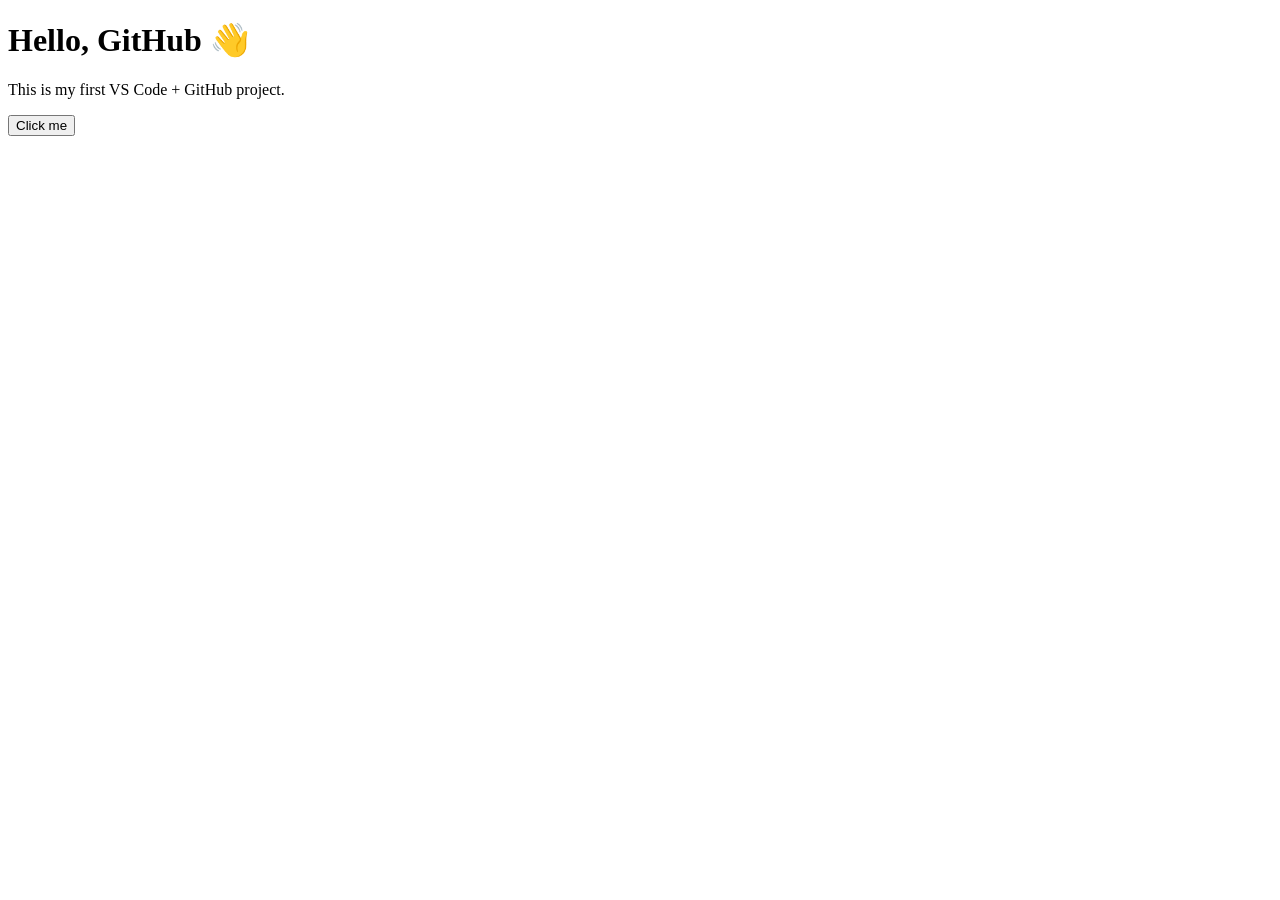
==== index.html @ fd881e16 "Initial commit" ====
<!DOCTYPE html>
<html lang="en">
<head>
  <meta charset="UTF-8" />
  <meta name="viewport" content="width=device-width, initial-scale=1.0" />
  <title>Hello GitHub</title>
  <link rel="stylesheet" href="style.css" />
</head>
<body>
  <main class="card">
    <h1>Hello, GitHub 👋</h1>
    <p id="line">This is my first VS Code + GitHub project.</p>
    <button id="btn">Click me</button>
    <p id="msg" class="msg"></p>
  </main>
  <script src="script.js"></script>
</body>
</html>
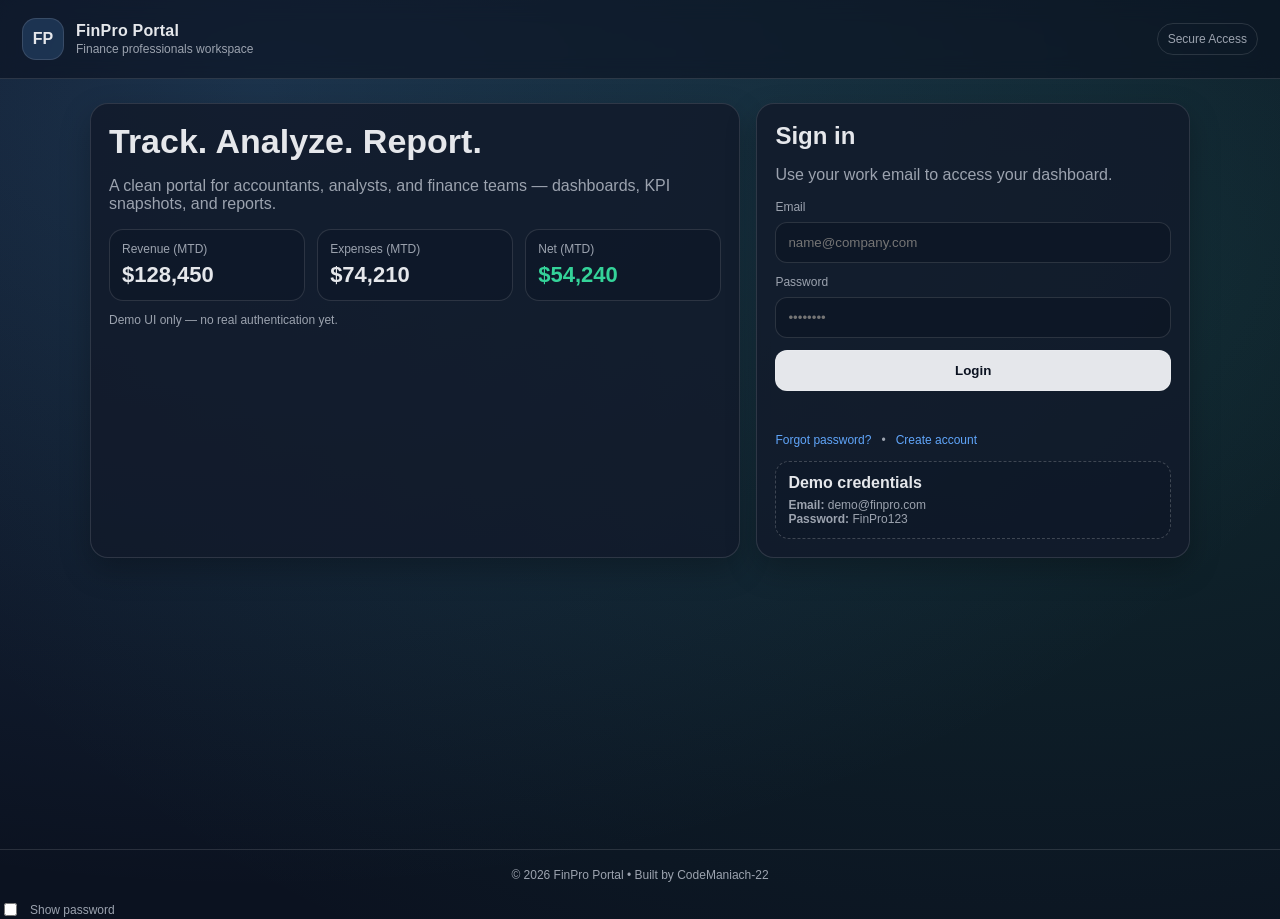
==== commit cf61ea00: "Improve login and dashboard" ====
--- a/index.html
+++ b/index.html
@@ -3,16 +3,90 @@
 <head>
   <meta charset="UTF-8" />
   <meta name="viewport" content="width=device-width, initial-scale=1.0" />
-  <title>Hello GitHub</title>
+  <title>FinPro Portal — Login</title>
   <link rel="stylesheet" href="style.css" />
 </head>
 <body>
-  <main class="card">
-    <h1>Hello, GitHub 👋</h1>
-    <p id="line">This is my first VS Code + GitHub project.</p>
-    <button id="btn">Click me</button>
-    <p id="msg" class="msg"></p>
-  </main>
+  <div class="page">
+    <header class="topbar">
+      <div class="brand">
+        <div class="logo">FP</div>
+        <div>
+          <div class="brand-name">FinPro Portal</div>
+          <div class="brand-sub">Finance professionals workspace</div>
+        </div>
+      </div>
+      <div class="tag">Secure Access</div>
+    </header>
+
+    <main class="grid">
+      <section class="hero card">
+        <h1>Track. Analyze. Report.</h1>
+        <p class="muted">
+          A clean portal for accountants, analysts, and finance teams — dashboards, KPI snapshots, and reports.
+        </p>
+
+        <div class="kpis">
+          <div class="kpi">
+            <div class="kpi-label">Revenue (MTD)</div>
+            <div class="kpi-value">$128,450</div>
+          </div>
+          <div class="kpi">
+            <div class="kpi-label">Expenses (MTD)</div>
+            <div class="kpi-value">$74,210</div>
+          </div>
+          <div class="kpi">
+            <div class="kpi-label">Net (MTD)</div>
+            <div class="kpi-value good">$54,240</div>
+          </div>
+        </div>
+
+        <p class="tiny muted">Demo UI only — no real authentication yet.</p>
+      </section>
+
+      <section class="card auth">
+        <h2>Sign in</h2>
+        <p class="muted">Use your work email to access your dashboard.</p>
+
+        <form id="loginForm" class="form">
+          <label>
+            Email
+            <input id="email" type="email" placeholder="name@company.com" autocomplete="email" required />
+          </label>
+
+          <label>
+            Password
+            <input id="password" type="password" placeholder="••••••••" autocomplete="current-password" required />
+          </label>
+
+          <button class="btn" type="submit">Login</button>
+
+          <div id="error" class="error" aria-live="polite"></div>
+
+          <div class="help">
+            <a href="#" id="forgot">Forgot password?</a>
+            <span>•</span>
+            <a href="#" id="create">Create account</a>
+          </div>
+        </form>
+
+        <div class="demo">
+          <div class="demo-title">Demo credentials</div>
+          <div class="demo-line"><b>Email:</b> demo@finpro.com</div>
+          <div class="demo-line"><b>Password:</b> FinPro123</div>
+        </div>
+      </section>
+    </main>
+
+    <footer class="footer">
+      © <span id="year"></span> FinPro Portal • Built by CodeManiach-22
+    </footer>
+  </div>
+
   <script src="script.js"></script>
 </body>
-</html>+</html>
+<label class="row">
+  <input type="checkbox" id="showPass" />
+  <span>Show password</span>
+</label>
--- a/style.css
+++ b/style.css
@@ -0,0 +1,146 @@
+:root{
+  --bg:#0b1220;
+  --card:#121a2b;
+  --text:#e5e7eb;
+  --muted:#9ca3af;
+  --border:rgba(255,255,255,.12);
+  --accent:#60a5fa;
+  --good:#34d399;
+  --btn:#e5e7eb;
+  --btnText:#0b1220;
+}
+
+*{box-sizing:border-box}
+body{
+  margin:0;
+  font-family:Arial, sans-serif;
+  background: radial-gradient(1200px 800px at 20% 10%, rgba(96,165,250,.18), transparent),
+              radial-gradient(1200px 800px at 80% 30%, rgba(52,211,153,.12), transparent),
+              var(--bg);
+  color:var(--text);
+}
+.page{min-height:100vh; display:flex; flex-direction:column}
+.topbar{
+  display:flex; align-items:center; justify-content:space-between;
+  padding:18px 22px; border-bottom:1px solid var(--border);
+  background: rgba(11,18,32,.6); backdrop-filter: blur(10px);
+}
+.brand{display:flex; gap:12px; align-items:center}
+.logo{
+  width:42px; height:42px; border-radius:14px;
+  display:grid; place-items:center;
+  background: rgba(96,165,250,.18);
+  border:1px solid var(--border);
+  font-weight:700;
+}
+.brand-name{font-weight:800; letter-spacing:.2px}
+.brand-sub{color:var(--muted); font-size:12px; margin-top:2px}
+.tag{
+  border:1px solid var(--border);
+  padding:8px 10px;
+  border-radius:999px;
+  color:var(--muted);
+  font-size:12px;
+}
+.grid{
+  width:min(1100px, 92vw);
+  margin:24px auto;
+  display:grid;
+  grid-template-columns: 1.2fr .8fr;
+  gap:16px;
+}
+@media (max-width: 900px){
+  .grid{grid-template-columns:1fr}
+}
+.card{
+  background: rgba(18,26,43,.85);
+  border:1px solid var(--border);
+  border-radius:18px;
+  padding:18px;
+  box-shadow: 0 12px 30px rgba(0,0,0,.25);
+}
+.hero h1{margin:0 0 8px 0; font-size:34px}
+.muted{color:var(--muted)}
+.tiny{font-size:12px}
+.kpis{
+  display:grid;
+  grid-template-columns: repeat(3, 1fr);
+  gap:12px;
+  margin-top:14px;
+}
+@media (max-width: 600px){
+  .kpis{grid-template-columns:1fr}
+}
+.kpi{border:1px solid var(--border); border-radius:14px; padding:12px; background: rgba(11,18,32,.35)}
+.kpi-label{color:var(--muted); font-size:12px}
+.kpi-value{font-size:22px; font-weight:800; margin-top:6px}
+.good{color:var(--good)}
+
+.auth h2{margin:0 0 6px 0}
+.form{display:grid; gap:12px; margin-top:12px}
+label{display:grid; gap:8px; font-size:12px; color:var(--muted)}
+input{
+  padding:12px 12px;
+  border-radius:12px;
+  border:1px solid var(--border);
+  background: rgba(11,18,32,.45);
+  color:var(--text);
+  outline:none;
+}
+input:focus{border-color: rgba(96,165,250,.6)}
+.btn{
+  padding:12px 14px;
+  border-radius:12px;
+  border:1px solid var(--border);
+  background: var(--btn);
+  color: var(--btnText);
+  cursor:pointer;
+  font-weight:700;
+}
+.btn-outline{
+  background: transparent;
+  color: var(--text);
+}
+.error{min-height:18px; color:#fca5a5; font-size:12px}
+.help{display:flex; gap:10px; align-items:center; font-size:12px; color:var(--muted)}
+.help a{color:var(--accent); text-decoration:none}
+.demo{
+  margin-top:14px;
+  border:1px dashed rgba(255,255,255,.2);
+  border-radius:14px;
+  padding:12px;
+  background: rgba(11,18,32,.25);
+}
+.demo-title{font-weight:800; margin-bottom:6px}
+.demo-line{color:var(--muted); font-size:12px}
+
+.container{width:min(1100px, 92vw); margin:24px auto}
+.cards3{display:grid; grid-template-columns:repeat(3,1fr); gap:12px}
+@media (max-width: 900px){ .cards3{grid-template-columns:1fr} }
+.dash-title{margin:0 0 12px 0}
+.list{margin:8px 0 0 18px; color:var(--muted)}
+
+.right{display:flex; gap:10px; align-items:center}
+.pill{
+  border:1px solid var(--border);
+  padding:8px 10px;
+  border-radius:999px;
+  color:var(--muted);
+  font-size:12px;
+}
+
+.footer{
+  margin-top:auto;
+  padding:18px 22px;
+  border-top:1px solid var(--border);
+  color:var(--muted);
+  font-size:12px;
+  text-align:center;
+}.row{
+  display:flex;
+  gap:10px;
+  align-items:center;
+  color:var(--muted);
+  font-size:12px;
+}
+.row input{ width:auto; }
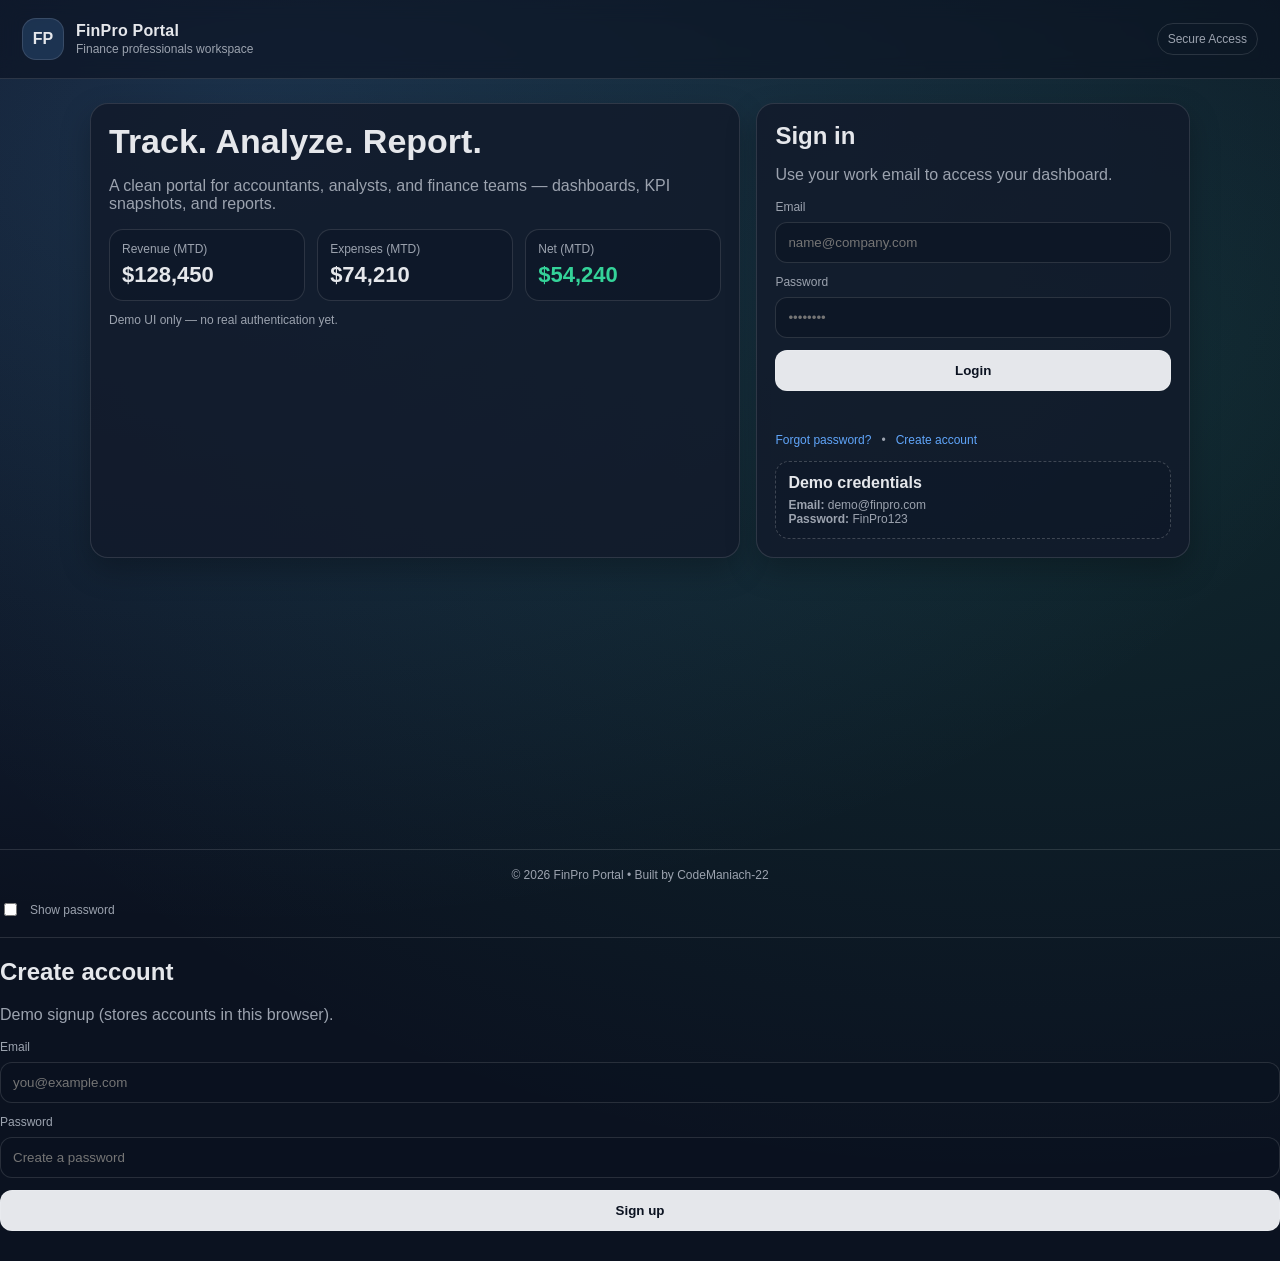
==== commit 9151f94c: "Update finance portal pages" ====
--- a/index.html
+++ b/index.html
@@ -89,4 +89,22 @@
 <label class="row">
   <input type="checkbox" id="showPass" />
   <span>Show password</span>
-</label>+</label><hr class="sep" />
+
+<h2>Create account</h2>
+<p class="muted">Demo signup (stores accounts in this browser).</p>
+
+<form id="signupForm" class="form">
+  <label>
+    Email
+    <input id="suEmail" type="email" placeholder="you@example.com" required />
+  </label>
+
+  <label>
+    Password
+    <input id="suPassword" type="password" placeholder="Create a password" minlength="6" required />
+  </label>
+
+  <button class="btn" type="submit">Sign up</button>
+  <div id="suMsg" class="error" aria-live="polite"></div>
+</form>
--- a/style.css
+++ b/style.css
@@ -143,4 +143,113 @@
   color:var(--muted);
   font-size:12px;
 }
-.row input{ width:auto; }+.row input{ width:auto; }
+.nav{
+  display:flex;
+  gap:10px;
+  align-items:center;
+  flex-wrap:wrap;
+  margin: 0 14px;
+}
+
+.navlink{
+  color: var(--muted);
+  text-decoration:none;
+  font-size:13px;
+  padding:8px 10px;
+  border-radius:999px;
+  border:1px solid transparent;
+}
+
+.navlink:hover{
+  border-color: var(--border);
+  color: var(--text);
+}
+
+.navlink.active{
+  color: var(--text);
+  border-color: var(--border);
+  background: rgba(11,18,32,.25);
+}
+
+.toolbar{
+  display:flex;
+  gap:10px;
+  align-items:center;
+  justify-content:space-between;
+  margin: 12px 0;
+  flex-wrap:wrap;
+}
+
+.search{
+  flex: 1;
+  min-width: 220px;
+  padding:12px 12px;
+  border-radius:12px;
+  border:1px solid var(--border);
+  background: rgba(11,18,32,.45);
+  color: var(--text);
+  outline:none;
+}
+
+.tableWrap{ overflow:auto; }
+.table{
+  width:100%;
+  border-collapse: collapse;
+  font-size: 13px;
+}
+.table th, .table td{
+  text-align:left;
+  padding:10px 10px;
+  border-bottom: 1px solid var(--border);
+  white-space: nowrap;
+}
+.table th{ color: var(--muted); font-weight: 700; }
+.table td .miniBtn{
+  padding:6px 10px;
+  border-radius:10px;
+  border:1px solid var(--border);
+  background: transparent;
+  color: var(--text);
+  cursor:pointer;
+  font-size:12px;
+}
+
+.form2{
+  display:grid;
+  grid-template-columns: repeat(3, 1fr);
+  gap:12px;
+  margin-top:12px;
+}
+@media (max-width: 900px){
+  .form2{ grid-template-columns:1fr; }
+}
+
+select{
+  padding:12px 12px;
+  border-radius:12px;
+  border:1px solid var(--border);
+  background: rgba(11,18,32,.45);
+  color: var(--text);
+  outline:none;
+}
+
+.cards2{
+  display:grid;
+  grid-template-columns: 1fr 1fr;
+  gap:12px;
+}
+@media (max-width: 900px){
+  .cards2{ grid-template-columns:1fr; }
+}
+
+.rows{ display:grid; gap:10px; margin-top:10px; }
+.rowLine{
+  display:flex;
+  justify-content:space-between;
+  align-items:center;
+  padding:10px 12px;
+  border:1px solid var(--border);
+  border-radius:12px;
+  background: rgba(11,18,32,.25);
+}.sep{ border:0; border-top:1px solid var(--border); margin:18px 0; }
